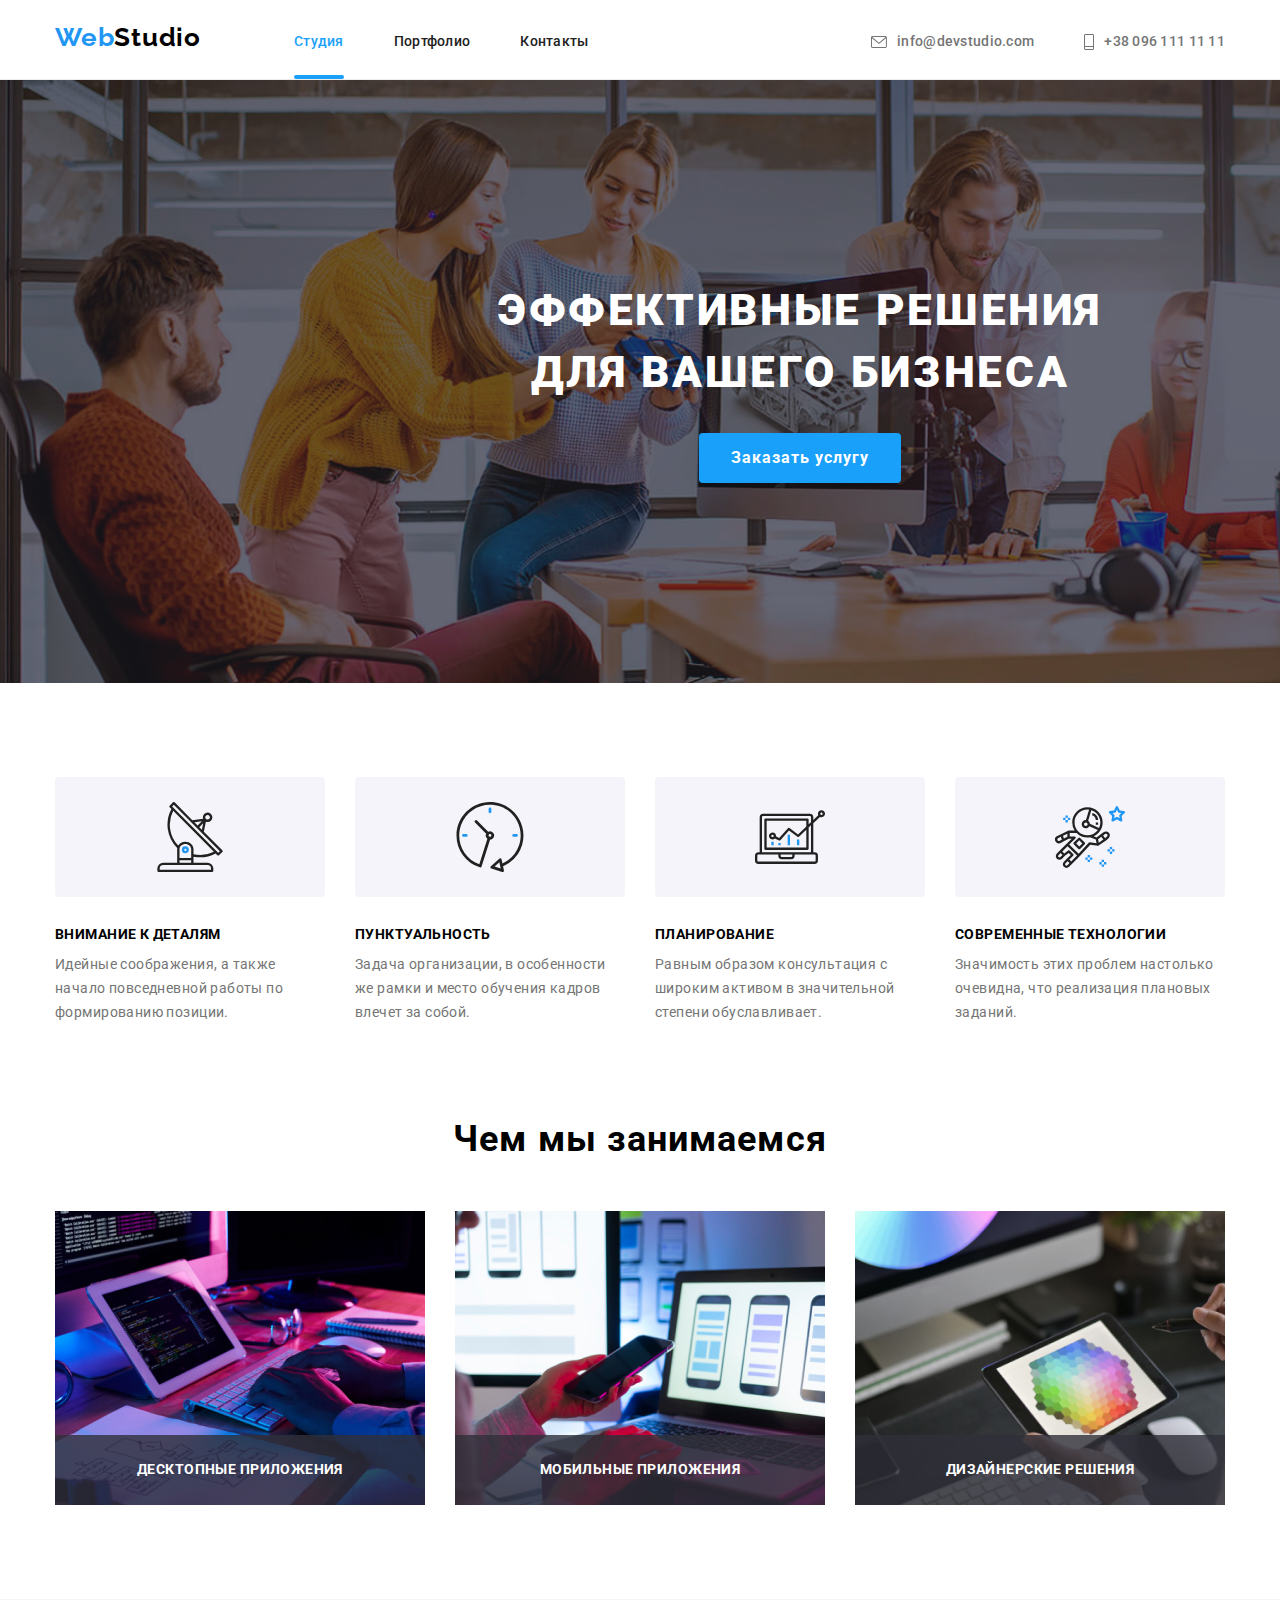
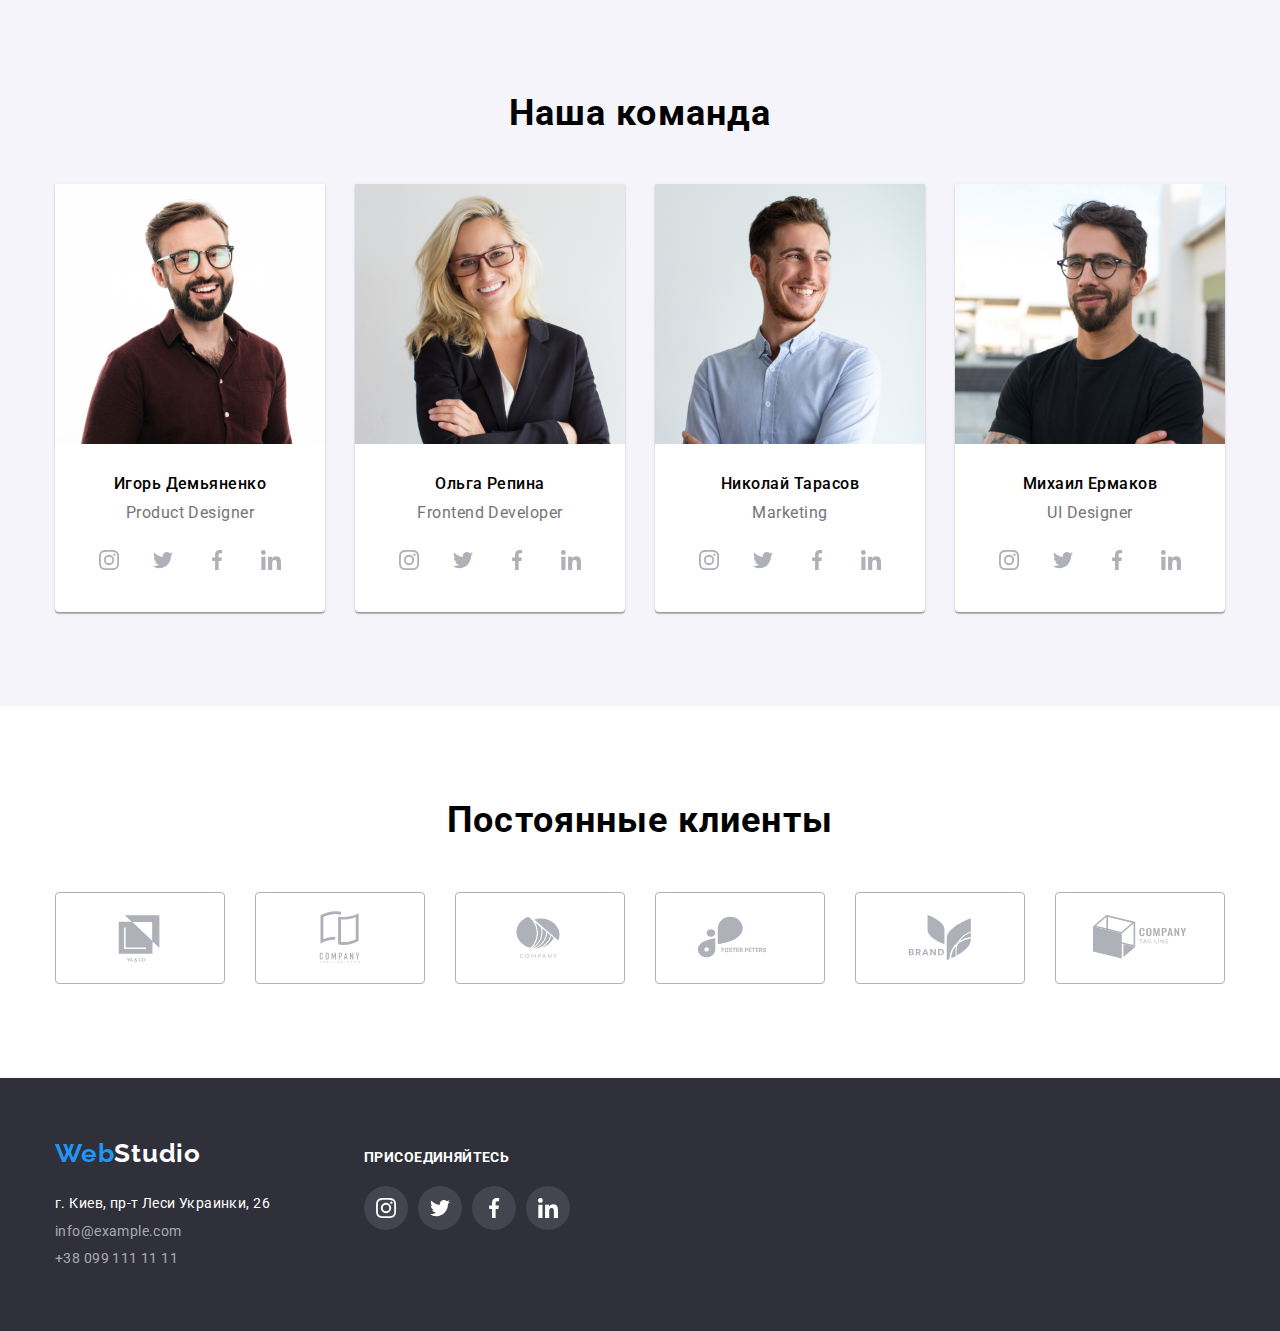
==== index.html @ b561936b "Добавляет файлы проекта" ====
<!DOCTYPE html>
<html lang="ru">
  <head>
    <meta charset="UTF-8" />
    <meta name="viewport" content="width=device-width, initial-scale=1.0" />
    <title>WebStudio</title>
    <link rel="preconnect" href="https://fonts.googleapis.com">
    <link rel="preconnect" href="https://fonts.gstatic.com" crossorigin>
    <link
        href="https://fonts.googleapis.com/css2?family=Raleway:wght@700&family=Roboto:wght@400;500;700;900&display=swap"
        rel="stylesheet">
    <link rel="stylesheet"
        href="https://cdnjs.cloudflare.com/ajax/libs/modern-normalize/1.1.0/modern-normalize.min.css">
    <link rel="stylesheet" href="./css/styles.css">
  </head>

  <body>
    
        <header class="header">
          <div class="container">
             <nav class="navigation">
              <a class="logo link" lang="en" href="./index.html">
                Web<span class="logo-second-part">Studio</span>
              </a>
                <ul class="nav-list">
                  <li class="nav-item">
                    <a href="./index.html" class="nav-link section-after current">Студия</a>
                  </li>
                  <li class="nav-item">
                    <a href="./portfolio.html" class="nav-link section-after">Портфолио</a>
                  </li>
                  <li class="nav-item"><a href="" class="nav-link section-after">Контакты</a></li>
                </ul>
            
        
              <ul class="nav-list-contacts">
                <li class="nav-contacts">
                  <a href="mailto:info@devstudio.com" class="contacts"> <svg class="contacts-items-link" width="16" height="12">
                      <use href="./images/icons.svg#icon-email"></use>
                    </svg>info@devstudio.com</a>
                </li>
                <li class="nav-contacts">
                  <a href="tell:+380961111111" class="contacts"><svg class="contacts-items-link" width="10" height="16">
                      <use href="./images/icons.svg#icon-tel"></use>
                    </svg>+38 096 111 11 11</a>
                </li>
              </ul> 
                </nav>
            </div>
           </header>
       

    <main>
      <section class="section-hero">
      <div class="container">
      <h1 class="title">Эффективные решения для вашего бизнеса</h1>
      <button type="button" data-modal-open class="button main-btn">Заказать услугу</button>
      </div>
      </section>
      
      <section class="advantages">
      <div class="container">        
                <h2 class="visually-hidden">Преимущества работы с нами</h2>
                <ul class="advantages-list">
                    <li class="advantages-item">
                      <div class="advantages-items-icon">
                <svg class="contacts-link-icon tel" width="70" height="70">
                  <use href="./images/icons.svg#icon-antenna"></use>
                </svg>
              </div>
                        <h3 class="advantages-title">Внимание к деталям</h3>
                        <p class="advantages-text">
                            Идейные соображения, а также начало повседневной работы по
                            формированию позиции.
                        </p>
                    </li>
                    <li class="advantages-item">
                       <div class="advantages-items-icon">
                <svg class="contacts-link-icon tel" width="70" height="70">
                  <use href="./images/icons.svg#icon-clock"></use>
                </svg>
              </div>
                        <h3 class="advantages-title">Пунктуальность</h3>
                        <p class="advantages-text">
                            Задача организации, в особенности же рамки и место обучения кадров
                            влечет за собой.
                        </p>
                    </li>
                    <li class="advantages-item">
                      <div class="advantages-items-icon">
                <svg class="contacts-link-icon tel" width="70" height="70">
                  <use href="./images/icons.svg#icon-diagram"></use>
                </svg>
              </div>
                        <h3 class="advantages-title">Планирование</h3>
                        <p class="advantages-text">
                            Равным образом консультация с широким активом в значительной
                            степени обуславливает.
                        </p>
                    </li>
                    <li class="advantages-item">
                       <div class="advantages-items-icon">
                <svg class="contacts-link-icon tel" width="70" height="70">
                  <use href="./images/icons.svg#icon-astronaut"></use>
                </svg>
              </div>
                        <h3 class="advantages-title">Современные технологии</h3>
                        <p class="advantages-text">
                            Значимость этих проблем настолько очевидна, что реализация
                            плановых заданий.
                        </p>
                    </li>
                </ul>
              </div>
              </section>
                 
      <section class="services">
      <div class="container">  
        <h2 class="services-title">Чем мы занимаемся</h2>
        <ul class="services-list">

          <li class="services-item">
            <div class="services-item-wrap">
            <img
              src="./images/services/services-img-1.jpg"
              alt="разработка десктопных приложений"
              width="370"
              height="294"
            />
            <p class="services-text">Десктопные приложения</p>
            </div>
          </li>
          <li class="services-item">
            <div class="services-item-wrap">
            <img
              src="./images/services/services-img-2.jpg"
              alt="адаптация для мобильных устройств"
              width="370"
              height="294"
            />
            <p class="services-text">Мобильные приложения</p>
            </div>
          </li>
          <li class="services-item">
            <div class="services-item-wrap">
            <img
              src="./images/services/services-img-3.jpg"
              alt="работа над дизайном"
              width="370"
              height="294"
            />
            <p class="services-text">Дизайнерские решения</p>
            </div>
          </li>
        </ul>
      </div>
      </section>
      
      
    <section class="team">
    <div class="container">
                <h2 class="our-team">Наша команда</h2>
                <ul class="team-list">
                    <li class="team-item">
                        <img src="./images/team/team-img-1.jpg" alt="Игорь Демьяненко Product Designer" width="270" />
                        <div class="team-description">
                        <h3 class="name">Игорь Демьяненко</h3>
                        <p lang="en" class="description">Product Designer</p>
                         <ul class="list team-list-icons">
                <li class="team-item-icons">
                  <a href="" class="team-item-link">
                    <svg class="team-social-link" width="20" height="20">
                      <use href="./images/icons.svg#icon-instagram"></use>
                    </svg>
                  </a>
                </li>
                <li class="team-item-icons">
                  <a href="" class="team-item-link">
                    <svg class="team-social-link" width="20" height="20">
                      <use href="./images/icons.svg#icon-twitter"></use>
                    </svg>
                  </a>
                </li>

                <li class="team-item-icons">
                  <a href="" class="team-item-link">
                    <svg class="team-social-link" width="20" height="20">
                      <use href="./images/icons.svg#icon-facebook"></use>
                    </svg>
                  </a>
                </li>

                <li class="team-item-icons">
                  <a href="" class="team-item-link">
                    <svg class="team-social-link" width="20" height="20">
                      <use href="./images/icons.svg#icon-linkedin"></use>
                    </svg>
                  </a>
                </li>
              </ul>
                        </div>
                        
                    
                    <li class="team-item">
                        <img src="./images/team/team-img-2.jpg" alt="Ольга Репина Frontend Developer" width="270" />
                        <div class="team-description">
                        <h3 class="name">Ольга Репина</h3>
                        <p lang="en" class="description">Frontend Developer</p>
                         <ul class="list team-list-icons">
                <li class="team-item-icons">
                  <a href="" class="team-item-link">
                    <svg class="team-social-link" width="20" height="20">
                      <use href="./images/icons.svg#icon-instagram"></use>
                    </svg>
                  </a>
                </li>
                <li class="team-item-icons">
                  <a href="" class="team-item-link">
                    <svg class="team-social-link" width="20" height="20">
                      <use href="./images/icons.svg#icon-twitter"></use>
                    </svg>
                  </a>
                </li>

                <li class="team-item-icons">
                  <a href="" class="team-item-link">
                    <svg class="team-social-link" width="20" height="20">
                      <use href="./images/icons.svg#icon-facebook"></use>
                    </svg>
                  </a>
                </li>

                <li class="team-item-icons">
                  <a href="" class="team-item-link">
                    <svg class="team-social-link" width="20" height="20">
                      <use href="./images/icons.svg#icon-linkedin"></use>
                    </svg>
                  </a>
                </li>
              </ul>
                        </div>
                    
                    <li class="team-item" >
                        <img src="./images/team/team-img-3.jpg" alt="Николай Тарасов Marketing" width="270" />
                        <div class="team-description">
                        <h3 class="name">Николай Тарасов</h3>
                        <p lang="en" class="description">Marketing</p>
                         <ul class="list team-list-icons">
                <li class="team-item-icons">
                  <a href="" class="team-item-link">
                    <svg class="team-social-link" width="20" height="20">
                      <use href="./images/icons.svg#icon-instagram"></use>
                    </svg>
                  </a>
                </li>
                <li class="team-item-icons">
                  <a href="" class="team-item-link">
                    <svg class="team-social-link" width="20" height="20">
                      <use href="./images/icons.svg#icon-twitter"></use>
                    </svg>
                  </a>
                </li>

                <li class="team-item-icons">
                  <a href="" class="team-item-link">
                    <svg class="team-social-link" width="20" height="20">
                      <use href="./images/icons.svg#icon-facebook"></use>
                    </svg>
                  </a>
                </li>

                <li class="team-item-icons">
                  <a href="" class="team-item-link">
                    <svg class="team-social-link" width="20" height="20">
                      <use href="./images/icons.svg#icon-linkedin"></use>
                    </svg>
                  </a>
                </li>
              </ul>
                        </div>
                    
                    <li class="team-item">
                        <img src="./images/team/team-img-4.jpg" alt="Михаил Ермаков UI Designer" width="270" />
                        <div class="team-description">
                        <h3 class="name">Михаил Ермаков</h3>
                        <p lang="en" class="description">UI Designer</p>
                         <ul class="list team-list-icons">
                <li class="team-item-icons">
                  <a href="" class="team-item-link">
                    <svg class="team-social-link" width="20" height="20">
                      <use href="./images/icons.svg#icon-instagram"></use>
                    </svg>
                  </a>
                </li>
                <li class="team-item-icons">
                  <a href="" class="team-item-link">
                    <svg class="team-social-link" width="20" height="20">
                      <use href="./images/icons.svg#icon-twitter"></use>
                    </svg>
                  </a>
                </li>

                <li class="team-item-icons">
                  <a href="" class="team-item-link">
                    <svg class="team-social-link" width="20" height="20">
                      <use href="./images/icons.svg#icon-facebook"></use>
                    </svg>
                  </a>
                </li>

                <li class="team-item-icons">
                  <a href="" class="team-item-link">
                    <svg class="team-social-link" width="20" height="20">
                      <use href="./images/icons.svg#icon-linkedin"></use>
                    </svg>
                  </a>
                </li>
              </ul>
                        </div>
                    
              </div>
            </section>
            <section class="clients">
              <div class="container">
                <h2 class="clients-titel">Постоянные клиенты</h2>
                 <ul class="list client-items">
          <li>
            <a class="client-item-link" href="">
              <svg class="client-item-icon" width="106" height="60">
                <use href="./images/icons.svg#icon-Logo-1"></use>
              </svg>
            </a>
          </li>
          <li>
            <a class="client-item-link" href="">
              <svg class="client-item-icon" width="106" height="60">
                <use href="./images/icons.svg#icon-Logo-2"></use>
              </svg>
            </a>
          </li>
          <li>
            <a class="client-item-link" href="">
              <svg class="client-item-icon" width="106" height="60">
                <use href="./images/icons.svg#icon-Logo-3"></use>
              </svg>
            </a>
          </li>
          <li>
            <a class="client-item-link" href="">
              <svg class="client-item-icon" width="106" height="60">
                <use href="./images/icons.svg#icon-Logo-4"></use>
              </svg>
            </a>
          </li>
          <li>
            <a class="client-item-link" href="">
              <svg class="client-item-icon" width="106" height="60">
                <use href="./images/icons.svg#icon-Logo-5"></use>
              </svg>
            </a>
          </li>
          <li>
            <a class="client-item-link" href="">
              <svg class="client-item-icon" width="106" height="60">
                <use href="./images/icons.svg#icon-Logo-6"></use>
              </svg>
            </a>
          </li>
        </ul>
        </div>      
            </section>
      </main>

   <footer class="footer">
      <div class="container footer-container">
        <ul class="list footer-list-container">
          <li>
          <a class="logo link" lang="en" href="./index.html">
        Web<span class="logo-second-part-footer">Studio</span>
      </a>
      <address class="footer-address">
        <ul class="footer-list list">
          <li class="footer-item">
            <a class="footer-description" href="https://goo.gl/maps/TwaqUdPXrJMAYcYX8"
              >г. Киев, пр-т Леси Украинки, 26</a
            >
          </li>
          <li class="footer-item">
            <a class="footer-mail-item link" href="mailto:info@example.com">info@example.com</a>
          </li>
          <li class="footer-item">
            <a class="footer-tel-item link" href="tel:+380991111111">+38 099 111 11 11</a>
          </li>
        </ul>
      </address>
            <li class="footer-social-item">
            <p class="footer-social">присоединяйтесь</p>
            <ul class="list team-list-icons">
              <li class="team-item-icons">
                <a href="" class="team-item-link footer-social-color">
                  <svg class="team-social-link team-social-link-color" width="20" height="20">
                    <use href="./images/icons.svg#icon-instagram"></use>
                  </svg>
                </a>
              </li>
              <li class="team-item-icons">
                <a href="" class="team-item-link footer-social-color">
                  <svg class="team-social-link team-social-link-color" width="20" height="20">
                    <use href="./images/icons.svg#icon-twitter"></use>
                  </svg>
                </a>
              </li>
              <li class="team-item-icons">
                <a href="" class="team-item-link footer-social-color">
                  <svg class="team-social-link team-social-link-color" width="20" height="20">
                    <use href="./images/icons.svg#icon-facebook"></use>
                  </svg>
                </a>
              </li>

              <li class="team-item-icons">
                <a href="" class="team-item-link footer-social-color">
                  <svg class="team-social-link team-social-link-color" width="20" height="20">
                    <use href="./images/icons.svg#icon-linkedin"></use>
                  </svg>
                </a>
              </li>
            </ul>
          </li>
        </ul>
      </div>
    </footer>

    <div class="backdrop is-hidden" data-modal>
      <div class="modal">
        <button type="button" data-modal-close class="close-btn">
          <svg class="join-icon" width="18" height="18">
            <use href="./images/icons.svg#icon-close-black-18dp-2-1"></use>
            </svg>
        </button>
      </div>
    </div>
    <script src="./js/modal.js"></script>

    </body>
</html>
---- css/styles.css ----
:root {
  --accent-font: 'Roboto', sans-serif;
  --secondary-font: 'Raleway', sans-serif;
  --text-color: #757575;
  --secondary-color: #212121;
  --hover-color: #2196f3;
  --accent-color: #18a0fb;
  --primary-white-color: #ffffff;
  --background-color: #2f303a;
  --team-color: #f5f4fa;
  --footer-color: rgba(255, 255, 255, 0.6);
}

*,
*::before,
*::after {
  margin: 0;
  padding: 0;
}

img {
  display: block;
  max-width: 100%;
  height: auto;
}
body {
  font-family: 'Roboto', sans-serif;
  font-style: normal;
}

.visually-hidden {
  position: absolute;
  white-space: nowrap;
  width: 1px;
  height: 1px;
  overflow: hidden;
  border: 0;
  padding: 0;
  clip: rect(0 0 0 0);
  clip-path: inset(50%);
  margin: -1px;
}

@keyframes changeModalBtn {
  25% {
    transform: scale(25%);
    transform: opacity(25%);
  }
  50% {
    transform: scale(50%);
    transform: opacity(50%);
  }
  75% {
    transform: scale(75%);
    transform: opacity(75%);
  }
  100% {
    transform: scale(100%);
    transform: opacity(100%);
  }
}

.list {
  list-style: none;
}

.link {
  text-decoration: none;
}

.section {
  padding: 94px 0px;
}
.container {
  width: 1200px;
  margin-left: auto;
  margin-right: auto;
  padding-left: 15px;
  padding-right: 15px;
}

.header {
  height: 80px;
  display: flex;
  align-items: center;
  display: flex;
  justify-content: space-between;
  border-bottom: 1px solid #ececec;
}
.logo {
  margin-right: 93px;
  font-family: 'Raleway', sans-serif;
  font-weight: 700;
  font-size: 26px;
  line-height: 1.192;
  letter-spacing: 0.03em;
  color: var(--hover-color);
  padding-top: 24px;
  padding-bottom: 24px;
}

.logo-second-part {
  font-weight: 700;
  font-size: 26px;
  line-height: 1.192;
  letter-spacing: 0.03em;
  color: #000000;
  transition: color 250ms cubic-bezier(0.4, 0, 0.2, 1),
    background-color 250ms cubic-bezier(0.4, 0, 0.2, 1);
}
.logo-second-part:hover,
.logo-second-part:focus {
  color: var(--accent-color);
}

.navigation {
  display: flex;
  align-items: baseline;
}

.nav-list {
  list-style: none;
  display: flex;
  align-items: center;
}

.nav-item:not(:last-child) {
  margin-right: 50px;
}

.nav-link {
  text-decoration: none;
  padding-bottom: 32px;
  padding-top: 32px;
  display: inline-block;
  font-style: normal;
  font-weight: 500;
  font-size: 14px;
  line-height: 1.14;
  letter-spacing: 0.02em;
  color: var(--secondary-color);
  transition: color 250ms cubic-bezier(0.4, 0, 0.2, 1),
    background-color 250ms cubic-bezier(0.4, 0, 0.2, 1);
}

.section-after {
  position: relative;
}

.current::after {
  content: ' ';
  display: block;
  background-color: var(--accent-color);
  width: 100%;
  height: 4px;
  border-radius: 2px;
  margin-top: 28px;
  position: absolute;
  bottom: 2px;
}

.current {
  color: var(--accent-color);
  transition: color 250ms cubic-bezier(0.4, 0, 0.2, 1);
}
.nav-link:hover,
.nav-link:focus {
  color: var(--accent-color);
}
.nav-list-contacts {
  list-style: none;
  margin-left: auto;
  display: flex;
  justify-content: flex-end;
}

.nav-contacts:not(:last-child) {
  margin-right: 50px;
}
.contacts {
  text-decoration: none;
  font-style: normal;
  font-weight: 500;
  font-size: 14px;
  line-height: 1.14;
  letter-spacing: 0.02em;
  color: var(--text-color);
  padding-top: 32px;
  padding-bottom: 32px;
}
.contacts:hover,
.contacts:focus {
  color: var(--accent-color);
}
.contacts-items-link {
  fill: currentColor;
  margin-right: 10px;
  vertical-align: middle;
}

.section-hero {
  width: 1600px;
  margin-left: auto;
  margin-right: auto;
  padding-left: 15px;
  padding-right: 15px;
  padding-top: 200px;
  padding-bottom: 200px;
  text-align: center;
  background-color: var(--background-color);
  background-image: linear-gradient(rgba(47, 48, 58, 0.4), rgba(47, 48, 58, 0.4)),
    url(../images/herobg.png);
  background-repeat: no-repeat;
  background-position: center;
  background-size: cover;
}
.title {
  max-width: 696px;
  font-style: normal;
  font-weight: 900;
  font-size: 44px;
  line-height: 1.4;
  letter-spacing: 0.06em;
  text-transform: uppercase;
  color: var(--primary-white-color);
  margin-bottom: 30px;
  margin-left: auto;
  margin-right: auto;
}

.button {
  display: inline-block;
  box-shadow: 0px 4px 4px rgba(0, 0, 0, 0.15);
  border-radius: 4px;
  border-style: none;
  background-color: var(--accent-color);
}
.main-btn {
  font-weight: 700;
  font-size: 16px;
  line-height: 1.87;
  align-items: center;
  text-align: center;
  letter-spacing: 0.06em;
  padding: 10px 32px;
  color: var(--primary-white-color);
  transition: color 250ms cubic-bezier(0.4, 0, 0.2, 1),
    background-color 250ms cubic-bezier(0.4, 0, 0.2, 1);
}
.button:hover,
.button:focus {
  cursor: pointer;
  color: var(--accent-color);
  background-color: var(--primary-white-color);
}

.advantages {
  align-items: center;
  justify-content: center;
  padding-top: 94px;
  padding-bottom: 94px;
}
.advantages-list {
  list-style: none;
  display: flex;
  justify-content: center;
  align-items: center;
}

.advantages-item:not(:last-child) {
  margin-right: 30px;
}
.advantages-items-icon {
  display: flex;
  justify-content: center;
  align-items: center;
  width: 270px;
  height: 120px;
  margin-bottom: 30px;
  border-radius: 4px;
  background-color: #f5f4fa;
}

.advantages-title {
  font-weight: 700;
  font-size: 14px;
  line-height: 1.14;
  letter-spacing: 0.03em;
  text-transform: uppercase;
  margin-bottom: 10px;
}
.advantages-text {
  color: var(--text-color);
  width: 270px;
  font-size: 14px;
  line-height: 1.71;
  letter-spacing: 0.03em;
}

.services {
  padding-bottom: 94px;
}
.services-title {
  font-weight: 700;
  font-size: 36px;
  line-height: 1.16;
  text-align: center;
  letter-spacing: 0.03em;
  margin-bottom: 50px;
}
.services-list {
  list-style: none;
  display: flex;
  justify-content: center;
  align-items: center;
}
.services-item:not(:last-child) {
  margin-right: 30px;
}
.services-item-wrap {
  position: relative;
  overflow: hidden;
}
.services-text {
  position: absolute;
  bottom: 0;
  left: 0;
  font-style: normal;
  font-weight: 700;
  font-size: 14px;
  line-height: 1.14;
  letter-spacing: 0.03em;
  padding: 27px;
  width: 100%;
  background-color: rgba(47, 48, 58, 0.8);
  color: var(--primary-white-color);
  text-transform: uppercase;
  text-align: center;
  font-weight: bold;
}

.team {
  background-color: var(--team-color);
  padding-top: 94px;
  padding-bottom: 94px;
}
.our-team {
  font-weight: 700;
  font-size: 36px;
  line-height: 1.16;
  text-align: center;
  letter-spacing: 0.03em;
  margin-bottom: 50px;
}
.team-list {
  list-style: none;
  display: flex;
  justify-content: center;
}
.team-description {
  padding: 30px 32px;
}

.team-item {
  width: 270px;
  box-shadow: 0px 1px 3px rgba(0, 0, 0, 0.12), 0px 1px 1px rgba(0, 0, 0, 0.14),
    0px 2px 1px rgba(0, 0, 0, 0.2);
  border-radius: 0px 0px 4px 4px;
  background-color: var(--primary-white-color);
}
.team-item:not(:last-child) {
  margin-right: 30px;
}
.name {
  font-weight: 500;
  font-size: 16px;
  line-height: 1.19;
  letter-spacing: 0.03em;
  text-align: center;
  margin-bottom: 10px;
}
.description {
  color: var(--text-color);
  font-size: 16px;
  line-height: 1.19;
  letter-spacing: 0.03em;
  text-align: center;
  padding-bottom: 16px;
}

.team-item-icons {
  width: 44px;
  height: 44px;
}

.team-item-link {
  color: #afb1b8;
  width: 100%;
  height: 100%;
  display: block;
  border-radius: 50%;
  display: flex;
  align-items: center;
  justify-content: center;
  transition: color 250ms cubic-bezier(0.4, 0, 0.2, 1),
    background-color 250ms cubic-bezier(0.4, 0, 0.2, 1);
}
.team-item-link:hover,
.team-item-link:focus {
  background-color: #2196f3;
}
.team-item-link:hover .team-social-link,
.team-item-link:focus .team-social-link {
  fill: var(--primary-white-color);
}

.team-list-icons {
  display: flex;
  justify-content: center;
}
.team-item-icons + .team-item-icons {
  margin-left: 10px;
}

.team-social-link {
  fill: #afb1b8;
}

.clients-titel {
  font-weight: 700;
  font-size: 36px;
  line-height: 1.16;
  text-align: center;
  letter-spacing: 0.03em;
  margin-bottom: 50px;
  padding-top: 94px;
}

.client-items li + li {
  margin-left: 30px;
}
.client-items {
  display: flex;
  padding-bottom: 94px;
}
.client-item-link {
  display: inline-block;
  color: #afb1b8;
  border: 1px solid #afb1b8;
  box-sizing: border-box;
  border-radius: 4px;
  width: 170px;
  height: 92px;
  display: flex;
  align-items: center;
  justify-content: center;
  transition: color 250ms cubic-bezier(0.4, 0, 0.2, 1),
    background-color 250ms cubic-bezier(0.4, 0, 0.2, 1);
}

.client-item-icon {
  fill: currentColor;
}
.client-item-link:hover,
.client-item-link:active,
.client-item-link:focus {
  color: var(--accent-color);
  fill: currentColor;
  border-color: var(--accent-color);
}

.footer {
  background: var(--background-color);
  margin-left: auto;
  margin-right: auto;
  padding-left: 15px;
  padding-right: 15px;
  padding-top: 60px;
  padding-bottom: 60px;
}
.logo-footer {
  font-weight: 700;
  font-size: 26px;
  line-height: 1.192;
  letter-spacing: 0.03em;
  color: var(--hover-color);
}
.logo-second-part-footer {
  font-family: 'Raleway', sans-serif;
  font-weight: 700;
  font-size: 26px;
  line-height: 1.192;
  letter-spacing: 0.03em;
  color: var(--primary-white-color);
  transition: color 250ms cubic-bezier(0.4, 0, 0.2, 1),
    background-color 250ms cubic-bezier(0.4, 0, 0.2, 1);
}
.logo-second-part-footer:hover,
.logo-second-part-footer:focus {
  color: var(--accent-color);
}
.footer-address {
  margin-top: 20px;
}
.footer-description {
  text-decoration: none;
  color: var(--primary-white-color);
  font-style: normal;
  font-weight: 400;
  font-size: 14px;
  line-height: 1.714;
  letter-spacing: 0.03em;
}

.footer-item {
  font-style: inherit;
  line-height: 1.71;
  letter-spacing: 0.03em;
  color: var(--primary-white-color);
}
.footer-mail-item,
.footer-tel-item {
  font-style: normal;
  font-weight: 400;
  font-size: 14px;
  line-height: 24px;
  letter-spacing: 0.03em;
  color: var(--footer-color);
  transition: color 250ms cubic-bezier(0.4, 0, 0.2, 1),
    background-color 250ms cubic-bezier(0.4, 0, 0.2, 1);
}
.footer-mail-item:hover,
.footer-mail-item:focus,
.footer-tel-item:hover,
.footer-tel-item:focus {
  color: var(--hover-color);
}

.footer-list-container {
  display: flex;
  align-items: baseline;
}

.footer-list:not(:last-child) {
  margin-top: 9px;
}

.footer-social {
  color: var(--primary-white-color);
  font-weight: bold;
  font-size: 14px;
  line-height: 1.14;
  letter-spacing: 0.03em;
  text-transform: uppercase;
  margin-bottom: 20px;
}

.footer-social-item {
  margin-left: 70px;
}
.footer-social-color {
  background-color: rgba(255, 255, 255, 0.1);
}
.team-social-link-color {
  fill: var(--primary-white-color);
}

.works-section {
  padding-top: 100px;
  padding-bottom: 94px;
}

.portf-filter-list {
  margin-bottom: 56px;
}
.portf-filter-list {
  display: flex;
  justify-content: center;
}
.portf-filter-item:not(:last-child) {
  margin-right: 8px;
}
.portf-modal-btn {
  border-style: none;
  padding: 6px 22px;
  height: 38px;
  border-radius: 4px;
  border: none;
  font-family: var(--accent-font);
  font-weight: 500;
  font-size: 16px;
  line-height: 1.625;
  text-align: center;
  letter-spacing: 0.03em;
  color: var(--secondary-color);
  background: var(--team-color);
  border-radius: 4px;
}

.portf-modal-btn:hover,
.portf-modal-btn:focus {
  color: var(--primary-white-color);
  background-color: var(--hover-color);
  box-shadow: 0px 3px 1px rgba(0, 0, 0, 0.1), 0px 1px 2px rgba(0, 0, 0, 0.08),
    0px 2px 2px rgba(0, 0, 0, 0.12);
  border-radius: 4px;
}
.btn-current {
  background-color: var(--accent-color);
  color: var(--primary-white-color);
}

.works-list {
  list-style: none;
  margin: -15px;
  display: flex;
  flex-wrap: wrap;
}
.works-list-item {
  margin: 15px;
  flex-basis: calc((100% - 3 * 30px) / 3);
}

.portfolio-link:hover .overlay,
.portfolio-link:focus .overlay {
  transform: translateY(0%);
}

.galery-img-overlay {
  position: relative;
  overflow: hidden;
}

.overlay {
  font-size: 18px;
  line-height: 1.56;
  background-color: rgba(33, 150, 243, 0.9);
  color: var(--primary-white-color);
  display: flex;
  align-items: center;
  padding-left: 24px;
  padding-right: 24px;
  position: absolute;
  top: 0;
  left: 0;
  height: 100%;
  width: 100%;
  overflow: auto;
  transform: translateY(101%);
  transition: transform 250ms linear;
}
.portfolio-link {
  text-decoration: none;
  display: block;
  color: var(--text-color);
}

.portfolio-link:hover,
.portfolio-link:focus {
  box-shadow: 0px 1px 1px rgb(0 0 0 / 12%), 0px 4px 4px rgb(0 0 0 / 6%),
    1px 4px 6px rgb(0 0 0 / 16%);
}

.works-list-title {
  margin-bottom: 4px;
  font-weight: 700;
  font-size: 18px;
  line-height: 2;
  letter-spacing: 0.06em;
  color: #212121;
}

.work-list-subtitle {
  font-style: normal;
  font-weight: normal;
  font-size: 16px;
  line-height: 1.875;
  letter-spacing: 0.03em;
}

.box-footer {
  padding: 20px 24px;
  background: var(--primary-white-color);
  border-right: 1px solid #eeeeee;
  border-left: 1px solid #eeeeee;
  border-bottom: 1px solid #eeeeee;
}

.backdrop {
  position: fixed;
  top: 0;
  left: 0;
  width: 100vw;
  height: 100vh;
  background-color: rgba(0, 0, 0, 0.2);
  transition: opacity 250ms linear, visibility 250ms linear;
}

.modal {
  position: absolute;
  left: 50%;
  top: 50%;
  width: 528px;
  height: 581px;
  background: var(--primary-white-color);
  transform: translate(-50%, -50%);
  animation-name: changeModalBtn;
  animation-duration: 2000ms;
}

.close-btn {
  position: absolute;
  top: 8px;
  right: 8px;
  border-radius: 50%;
  border: 1px solid var(--text-color);
  width: 30px;
  height: 30px;
  background-color: transparent;
  cursor: pointer;
  padding: 0;
  display: flex;
  align-items: center;
  justify-content: center;
}

.is-hidden {
  opacity: 0;
  visibility: hidden;
  pointer-events: none;
}

.portf-modal-btn {
  color: var(--secondary-color);
  background-color: var(--team-color);
  font-family: inherit;
  font-weight: 500;
  font-size: 16px;
  line-height: 1.63;
  text-align: center;
  border-color: transparent;
  border-radius: 4px;
  padding: 6px 22px;
  transition: color 250ms cubic-bezier(0.4, 0, 0.2, 1),
    box-shadow 250ms cubic-bezier(0.4, 0, 0.2, 1),
    background-color 250ms cubic-bezier(0.4, 0, 0.2, 1);
}
.portf-modal-btn:hover,
.portf-modal-btn:focus {
  color: var(--primary-white-color);
  background-color: var(--accent-color);
  box-shadow: 0px 3px 1px rgba(0, 0, 0, 0.1), 0px 1px 2px rgba(0, 0, 0, 0.08),
    0px 2px 2px rgba(0, 0, 0, 0.12);
}
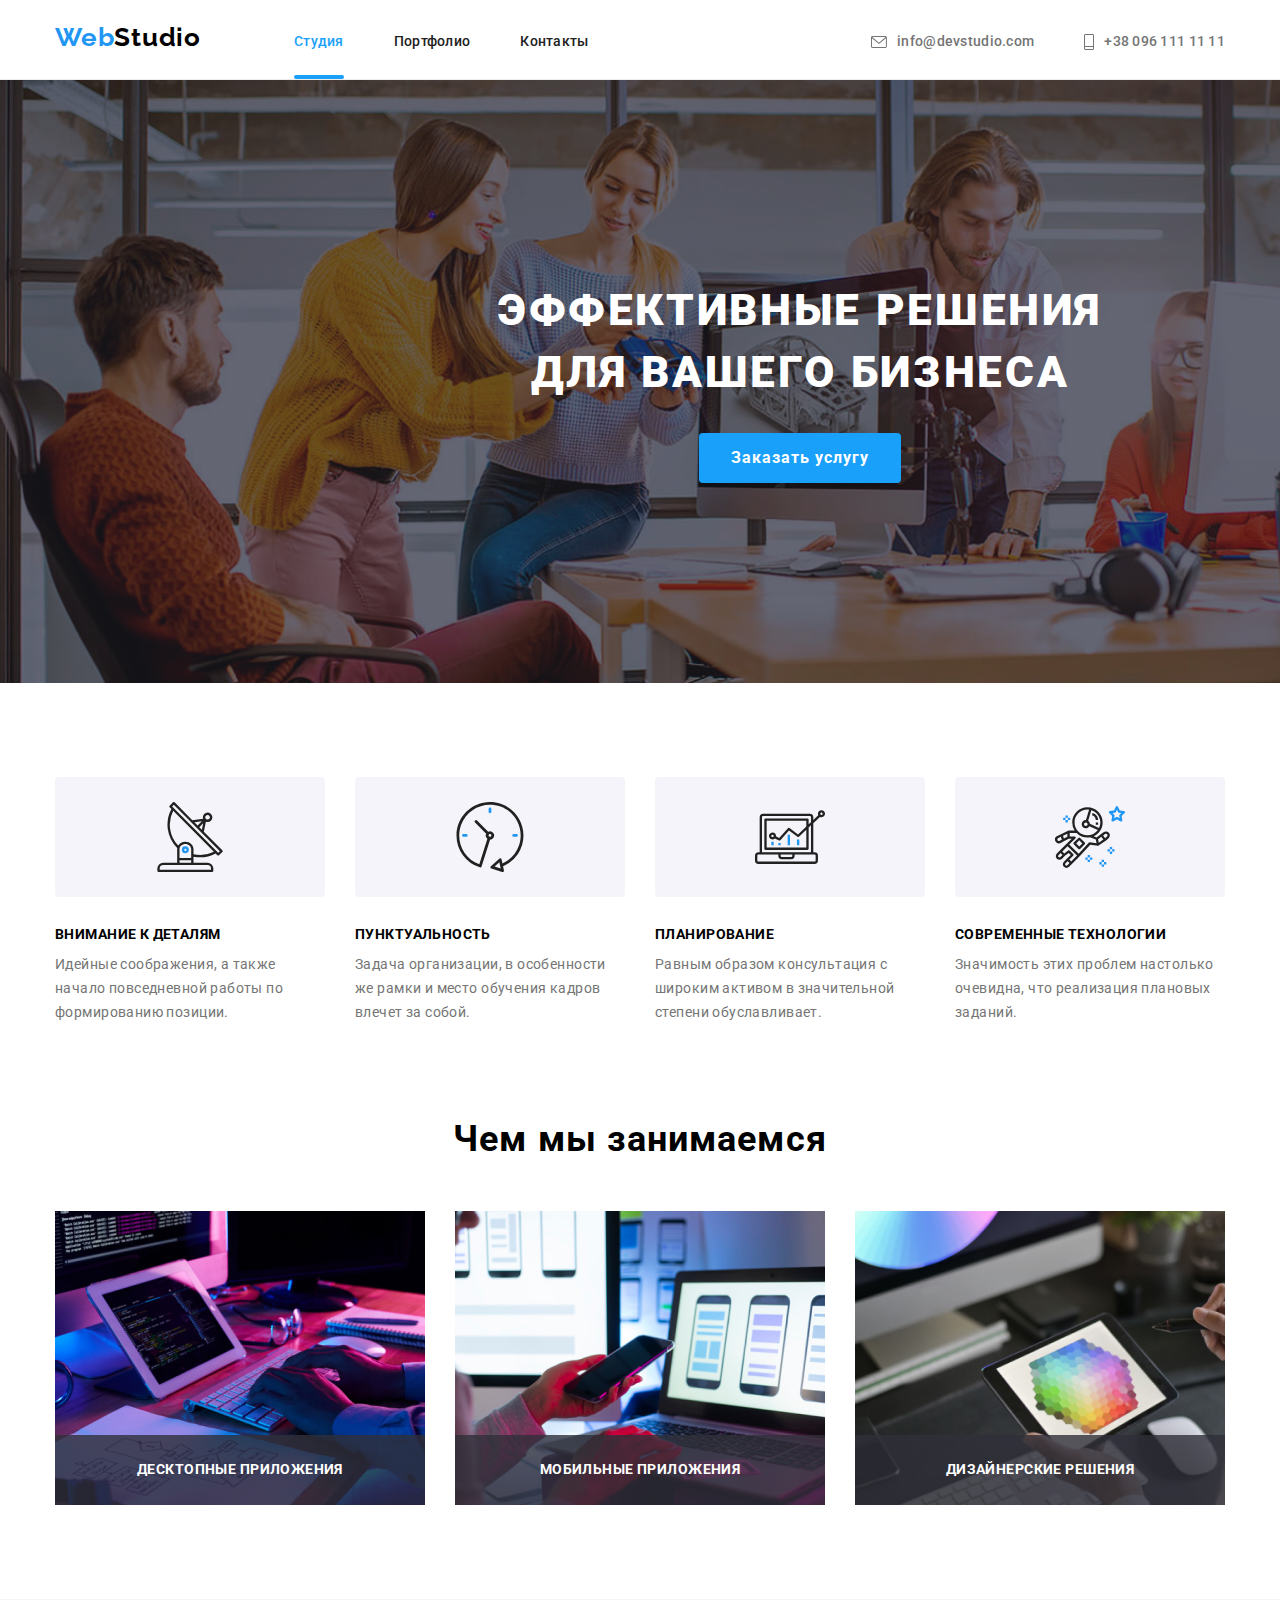
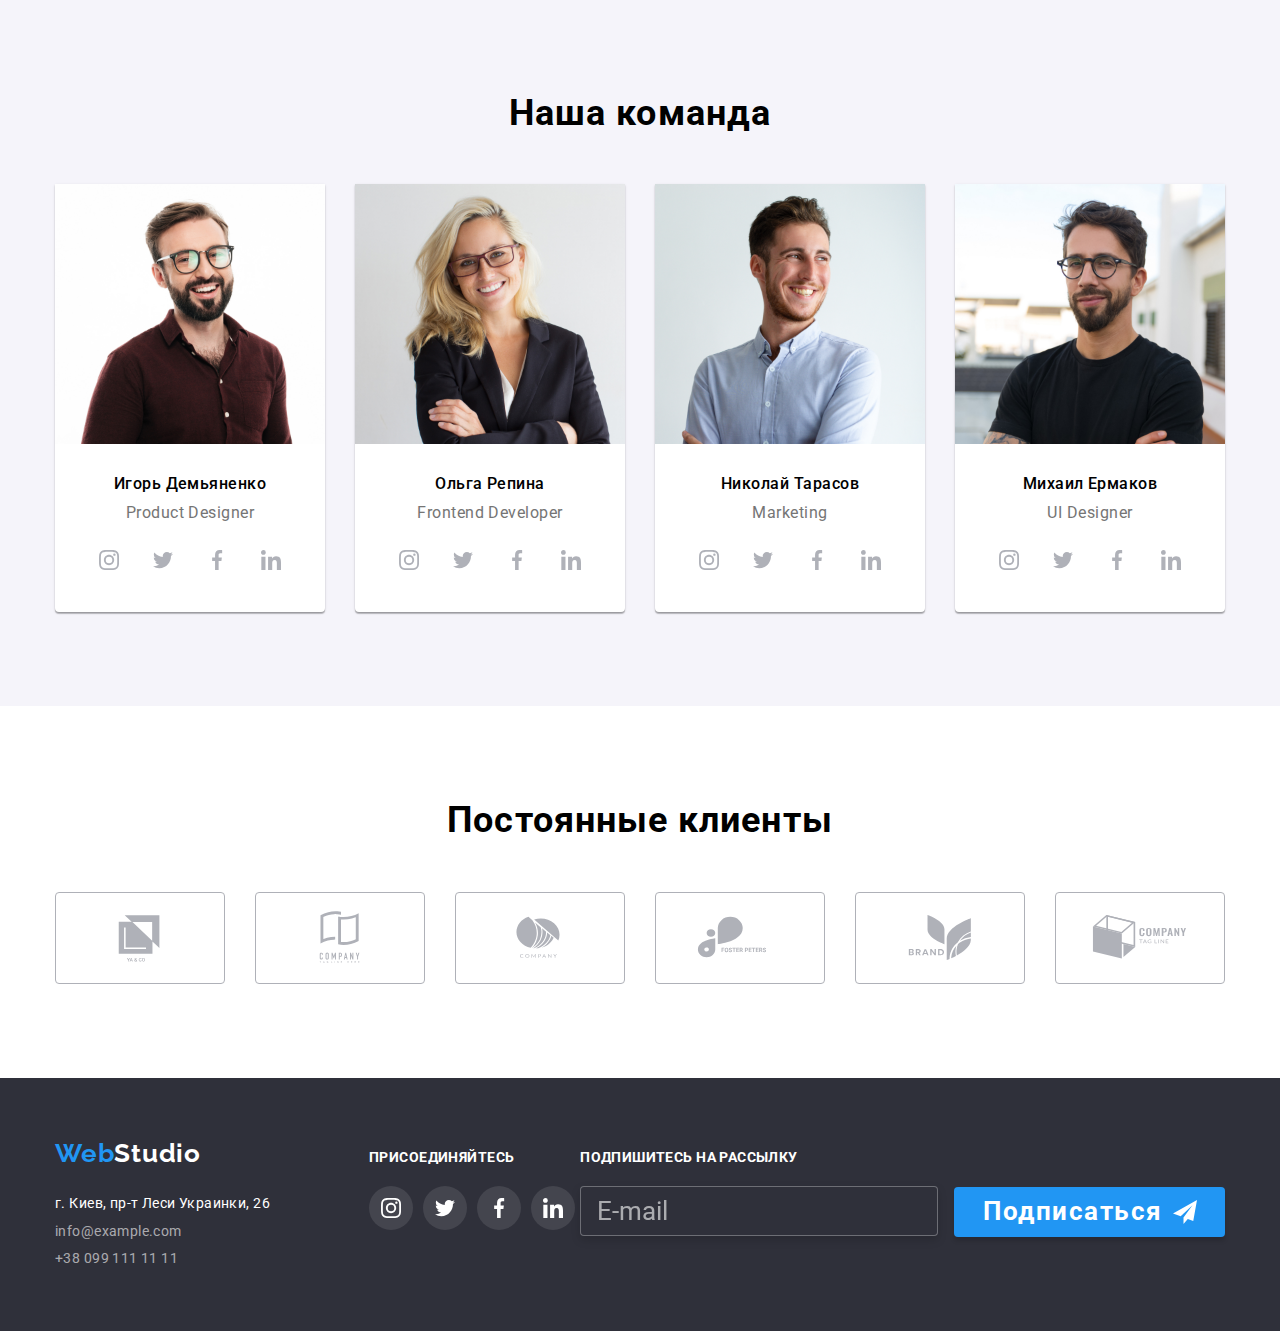
==== commit b0ffc507: "добавляет футер" ====
--- a/index.html
+++ b/index.html
@@ -427,8 +427,27 @@
               </li>
             </ul>
           </li>
+          <li class="subscription">
+            
+          <h2 class="subscription-title">Подпишитесь на рассылку</h2>
+          <form class="subscription-form" action="#">
+            <input
+              type="email"
+              class="subscription-input"
+              name="subscripe-mail"
+              placeholder="E-mail"
+              pattern="[a-z0-9._%+-]+@[a-z0-9.-]+\.[a-z]{2,}$"
+              autocomplete="off"
+              required
+            />
+            <button type="submit" class="subscription-button button">
+              Подписаться
+            </button>
+          </form>
+          </li>
         </ul>
       </div>
+      
     </footer>
 
     <div class="backdrop is-hidden" data-modal>
--- a/css/styles.css
+++ b/css/styles.css
@@ -539,6 +539,7 @@
 .footer-list-container {
   display: flex;
   align-items: baseline;
+  justify-content: space-between;
 }
 
 .footer-list:not(:last-child) {
@@ -752,3 +753,81 @@
   box-shadow: 0px 3px 1px rgba(0, 0, 0, 0.1), 0px 1px 2px rgba(0, 0, 0, 0.08),
     0px 2px 2px rgba(0, 0, 0, 0.12);
 }
+
+
+
+
+.banner-button, .modal-form-button, .subscription-button {
+  min-width: 200px;
+  height: 50px;
+  
+  border: none;
+  border-radius: 4px;
+  background-color: var(--hover-color);
+  color: var(--primary-white-color);
+  font-weight: 700;
+  font-size: 1.6rem;
+  letter-spacing: 0.06em;
+  cursor: pointer;
+  align-items: center;
+text-align: center;
+letter-spacing: 0.06em;
+}
+
+
+
+.subscription-button {
+  position: relative;
+  padding-left: 29px;
+  padding-right: 62px;
+  text-align: start;
+  transition-property: var(--accent-color);
+  transition-duration: 250ms;
+  transition-timing-function: cubic-bezier(0.4, 0, 0.2, 1);
+}
+
+.subscription-button::after {
+  position: absolute;
+  top: 50%;
+  right: 28px;
+  transform: translateY(-50%);
+  display: block;
+  content: "";
+  width: 24px;
+  height: 24px;
+  background-image: url(../images/icon\ send.svg);
+}
+.subscription-title {
+    color: var(--primary-white-color);
+    font-weight: bold;
+    font-size: 14px;
+    line-height: 1.14;
+    letter-spacing: 0.03em;
+    text-transform: uppercase;
+    margin-bottom: 20px;
+ 
+}
+
+.subscription-input {
+  width: 358px;
+  height: 50px;
+  margin-right: 12px;
+  padding-left: 16px;
+  border: 1px solid rgba(255, 255, 255, 0.3);
+  filter: drop-shadow(0px 4px 4px rgba(0, 0, 0, 0.15));
+  border-radius: 4px;
+  background-color: var(--background-color);
+  font-size: 1.6rem;
+  line-height: calc(20 / 16);
+  color: var(--primary-white-color);
+}
+
+.subscription-input::placeholder {
+  font-size: 1.6rem;
+  line-height: calc(20 / 16);
+  color: rgba(255, 255, 255, 0.6);
+}
+
+.subscription-input:not(:placeholder-shown):focus:invalid {
+  outline-color: red;
+}
